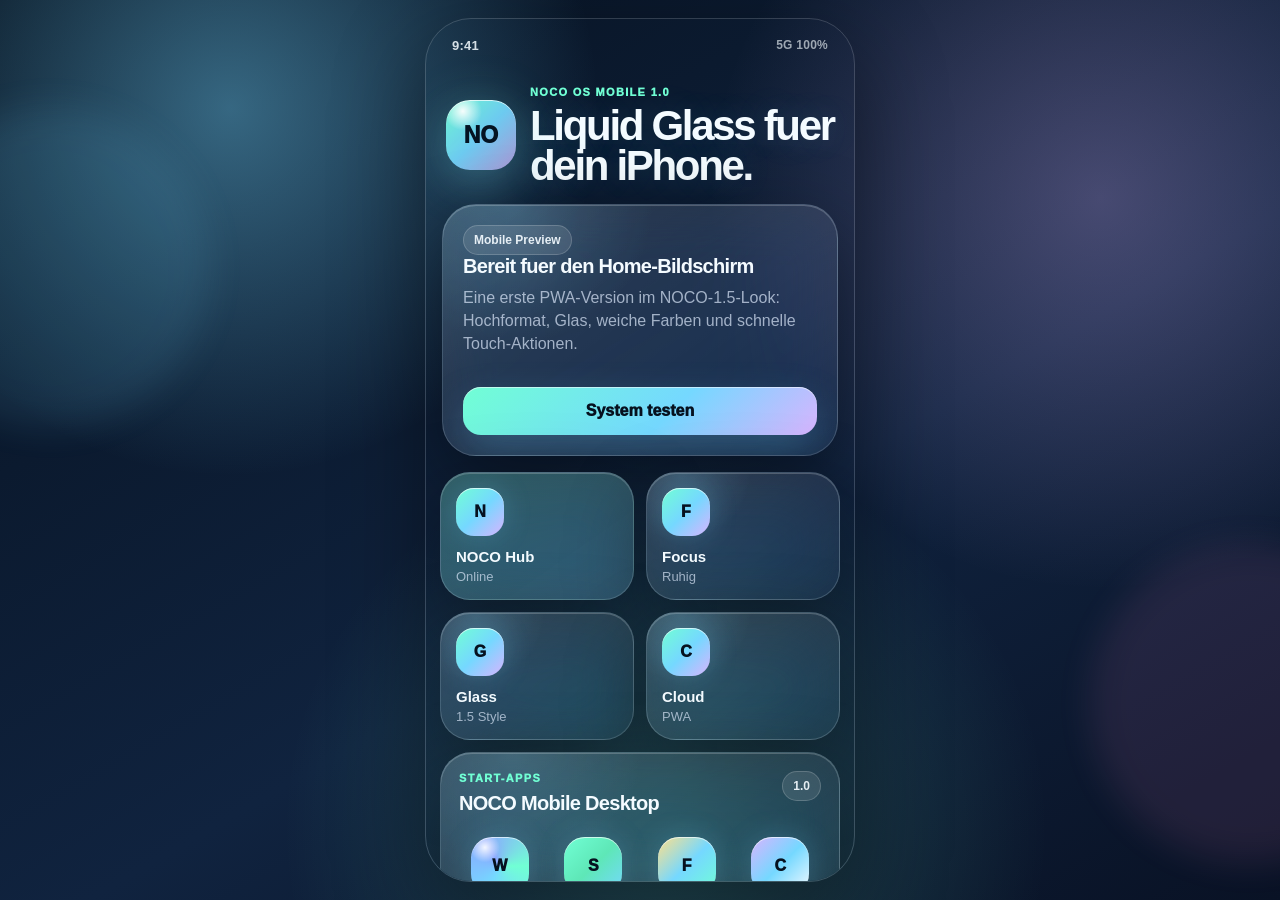
==== NOCO-OS-MOBILE-1.0/index.html @ 181de865 "Add files via upload" ====
<!doctype html>
<html lang="de">
<head>
  <meta charset="utf-8" />
  <meta name="viewport" content="width=device-width, initial-scale=1, viewport-fit=cover, user-scalable=no" />
  <meta name="theme-color" content="#06111f" />
  <meta name="apple-mobile-web-app-capable" content="yes" />
  <meta name="apple-mobile-web-app-status-bar-style" content="black-translucent" />
  <meta name="apple-mobile-web-app-title" content="NOCO Mobile" />
  <meta name="mobile-web-app-capable" content="yes" />
  <meta name="format-detection" content="telephone=no" />
  <title>NOCO OS Mobile 1.0</title>
  <link rel="manifest" href="./manifest.webmanifest" />
  <link rel="apple-touch-icon" href="./icon.svg" />
  <link rel="icon" href="./icon.svg" type="image/svg+xml" />
  <link rel="stylesheet" href="./styles.css" />
</head>
<body>
  <main class="phone" aria-label="NOCO OS Mobile">
    <section class="lock-hero">
      <div class="status-bar">
        <span>9:41</span>
        <span class="status-icons">5G 100%</span>
      </div>

      <div class="brand-row">
        <div class="noco-mark" aria-hidden="true">
          <span>NO</span>
        </div>
        <div>
          <p class="eyebrow">NOCO OS Mobile 1.0</p>
          <h1>Liquid Glass fuer dein iPhone.</h1>
        </div>
      </div>

      <div class="hero-card glass-card">
        <div>
          <span class="pill">Mobile Preview</span>
          <h2>Bereit fuer den Home-Bildschirm</h2>
          <p>Eine erste PWA-Version im NOCO-1.5-Look: Hochformat, Glas, weiche Farben und schnelle Touch-Aktionen.</p>
        </div>
        <button id="helloBtn" class="primary-action">System testen</button>
      </div>
    </section>

    <section class="control-grid" aria-label="Schnellzugriff">
      <button class="control-tile active" data-control="hub">
        <span class="tile-symbol">N</span>
        <strong>NOCO Hub</strong>
        <small>Online</small>
      </button>
      <button class="control-tile" data-control="focus">
        <span class="tile-symbol">F</span>
        <strong>Focus</strong>
        <small>Ruhig</small>
      </button>
      <button class="control-tile" data-control="glass">
        <span class="tile-symbol">G</span>
        <strong>Glass</strong>
        <small>1.5 Style</small>
      </button>
      <button class="control-tile" data-control="cloud">
        <span class="tile-symbol">C</span>
        <strong>Cloud</strong>
        <small>PWA</small>
      </button>
    </section>

    <section class="mobile-apps glass-card">
      <div class="section-title">
        <div>
          <p class="eyebrow">Start-Apps</p>
          <h2>NOCO Mobile Desktop</h2>
        </div>
        <span class="version-badge">1.0</span>
      </div>
      <div class="app-grid">
        <button class="app-icon">
          <span class="icon-orb explorer">W</span>
          <strong>Web</strong>
        </button>
        <button class="app-icon">
          <span class="icon-orb security">S</span>
          <strong>Security</strong>
        </button>
        <button class="app-icon">
          <span class="icon-orb forge">F</span>
          <strong>Forge</strong>
        </button>
        <button class="app-icon">
          <span class="icon-orb core">C</span>
          <strong>Core</strong>
        </button>
      </div>
    </section>

    <section class="note-card glass-card">
      <div class="section-title">
        <div>
          <p class="eyebrow">Schnellnotiz</p>
          <h2>Mobile Notizen</h2>
        </div>
        <button id="saveBtn" class="ghost-action">Speichern</button>
      </div>
      <label for="noteInput">Dein Text</label>
      <textarea id="noteInput" rows="5" placeholder="Hier etwas schreiben..."></textarea>
      <small id="saveState">Noch nichts gespeichert.</small>
    </section>

    <section class="feed-card glass-card">
      <div class="section-title">
        <div>
          <p class="eyebrow">System Feed</p>
          <h2>Heute in NOCO</h2>
        </div>
      </div>
      <div class="list" id="demoList"></div>
    </section>
  </main>

  <div id="toast" class="toast" aria-live="polite"></div>
  <script src="./app.js"></script>
</body>
</html>
---- NOCO-OS-MOBILE-1.0/styles.css ----
:root {
  color-scheme: dark;
  --bg-a: #06111f;
  --bg-b: #10233f;
  --glass: rgba(255, 255, 255, 0.105);
  --glass-strong: rgba(255, 255, 255, 0.155);
  --line: rgba(220, 244, 255, 0.2);
  --text: #f4fbff;
  --muted: rgba(226, 238, 255, 0.68);
  --blue: #75d8ff;
  --mint: #71ffd4;
  --violet: #d8b4fe;
  --pink: #ff8ccf;
  --shadow: 0 28px 80px rgba(0, 0, 0, 0.42);
}

* {
  box-sizing: border-box;
  -webkit-tap-highlight-color: transparent;
}

html,
body {
  margin: 0;
  min-height: 100%;
  overflow: hidden;
  font-family: "Trebuchet MS", "Segoe UI", -apple-system, BlinkMacSystemFont, sans-serif;
  background: #030814;
}

body {
  min-height: 100dvh;
  color: var(--text);
  display: grid;
  place-items: center;
  background:
    radial-gradient(circle at 18% 12%, rgba(117, 216, 255, 0.42), transparent 28%),
    radial-gradient(circle at 86% 22%, rgba(216, 180, 254, 0.28), transparent 30%),
    radial-gradient(circle at 52% 92%, rgba(113, 255, 212, 0.22), transparent 36%),
    linear-gradient(150deg, var(--bg-a), var(--bg-b) 58%, #091225);
}

body::before,
body::after {
  content: "";
  position: fixed;
  width: 320px;
  height: 320px;
  border-radius: 999px;
  pointer-events: none;
  filter: blur(18px);
  opacity: 0.22;
  animation: auraDrift 28s ease-in-out infinite;
}

body::before {
  left: -110px;
  top: 12%;
  background: rgba(117, 216, 255, 0.5);
}

body::after {
  right: -130px;
  bottom: 4%;
  background: rgba(255, 140, 207, 0.44);
  animation-delay: -12s;
}

.phone {
  position: relative;
  width: min(100vw, 430px);
  height: 100dvh;
  max-height: 932px;
  overflow: auto;
  overscroll-behavior: none;
  padding: 0 14px calc(env(safe-area-inset-bottom) + 22px);
  scrollbar-width: none;
}

.phone::-webkit-scrollbar {
  display: none;
}

.lock-hero {
  position: relative;
  min-height: 344px;
  padding: calc(env(safe-area-inset-top) + 12px) 2px 16px;
}

.status-bar {
  display: flex;
  justify-content: space-between;
  align-items: center;
  height: 28px;
  padding: 0 10px;
  color: rgba(244, 251, 255, 0.86);
  font-weight: 900;
  font-size: 13px;
  letter-spacing: 0.02em;
}

.status-icons {
  font-size: 12px;
  opacity: 0.72;
}

.brand-row {
  display: grid;
  grid-template-columns: 70px 1fr;
  gap: 14px;
  align-items: center;
  margin: 26px 4px 18px;
}

.noco-mark {
  position: relative;
  width: 70px;
  height: 70px;
  border-radius: 24px;
  display: grid;
  place-items: center;
  color: #041322;
  font-weight: 950;
  font-size: 23px;
  background:
    radial-gradient(circle at 24% 16%, rgba(255, 255, 255, 0.94), transparent 24%),
    linear-gradient(135deg, rgba(113, 255, 212, 0.96), rgba(117, 216, 255, 0.92), rgba(216, 180, 254, 0.78));
  box-shadow:
    inset 0 1px 0 rgba(255, 255, 255, 0.74),
    0 18px 44px rgba(117, 216, 255, 0.22),
    0 0 52px rgba(113, 255, 212, 0.16);
  overflow: hidden;
}

.noco-mark::after,
.glass-card::after {
  content: "";
  position: absolute;
  inset: -45%;
  background: linear-gradient(115deg, transparent 28%, rgba(255, 255, 255, 0.34) 48%, transparent 66%);
  transform: translateX(-110%) rotate(12deg);
  animation: glassSweep 7s ease-in-out infinite;
  pointer-events: none;
}

.eyebrow {
  margin: 0 0 5px;
  color: var(--mint);
  text-transform: uppercase;
  letter-spacing: 0.12em;
  font-size: 11px;
  font-weight: 950;
}

h1,
h2,
p {
  margin-top: 0;
}

h1 {
  margin-bottom: 0;
  font-size: clamp(29px, 9vw, 42px);
  line-height: 0.95;
  letter-spacing: -0.055em;
  text-shadow: 0 0 34px rgba(117, 216, 255, 0.18);
}

h2 {
  margin-bottom: 8px;
  font-size: 20px;
  letter-spacing: -0.035em;
}

p {
  color: var(--muted);
  line-height: 1.45;
}

.glass-card,
.control-tile,
.toast {
  position: relative;
  border: 1px solid var(--line);
  background:
    linear-gradient(145deg, var(--glass-strong), rgba(255, 255, 255, 0.045)),
    radial-gradient(circle at 18% 0%, rgba(117, 216, 255, 0.18), transparent 34%);
  box-shadow: var(--shadow), inset 0 1px 0 rgba(255, 255, 255, 0.2);
  backdrop-filter: blur(28px) saturate(1.32);
  -webkit-backdrop-filter: blur(28px) saturate(1.32);
  overflow: hidden;
}

.hero-card {
  display: grid;
  gap: 16px;
  border-radius: 34px;
  padding: 20px;
}

.pill,
.version-badge {
  display: inline-flex;
  width: fit-content;
  align-items: center;
  border-radius: 999px;
  border: 1px solid rgba(255, 255, 255, 0.18);
  background: rgba(255, 255, 255, 0.105);
  color: rgba(244, 251, 255, 0.92);
  padding: 7px 10px;
  font-size: 12px;
  font-weight: 900;
}

button,
textarea {
  font: inherit;
}

button {
  border: 0;
  color: inherit;
  cursor: pointer;
}

.primary-action,
.ghost-action {
  min-height: 48px;
  border-radius: 18px;
  font-weight: 950;
}

.primary-action {
  color: #06111f;
  background: linear-gradient(135deg, var(--mint), var(--blue) 58%, var(--violet));
  box-shadow: 0 18px 42px rgba(117, 216, 255, 0.26), inset 0 1px 0 rgba(255, 255, 255, 0.55);
}

.ghost-action {
  padding: 0 14px;
  border: 1px solid rgba(255, 255, 255, 0.18);
  background: rgba(255, 255, 255, 0.105);
}

.control-grid {
  display: grid;
  grid-template-columns: repeat(2, 1fr);
  gap: 12px;
  margin: 0 0 12px;
}

.control-tile {
  min-height: 124px;
  border-radius: 30px;
  padding: 15px;
  text-align: left;
}

.control-tile.active {
  background:
    linear-gradient(145deg, rgba(113, 255, 212, 0.24), rgba(117, 216, 255, 0.14)),
    rgba(255, 255, 255, 0.08);
}

.tile-symbol,
.icon-orb {
  display: grid;
  place-items: center;
  width: 48px;
  height: 48px;
  border-radius: 18px;
  margin-bottom: 12px;
  color: #06111f;
  font-weight: 950;
  background: linear-gradient(135deg, var(--mint), var(--blue), var(--violet));
  box-shadow: 0 0 28px rgba(117, 216, 255, 0.22), inset 0 1px 0 rgba(255, 255, 255, 0.65);
}

.control-tile strong,
.app-icon strong {
  display: block;
  font-size: 15px;
}

.control-tile small {
  display: block;
  margin-top: 4px;
  color: var(--muted);
}

.mobile-apps,
.note-card,
.feed-card {
  border-radius: 32px;
  padding: 18px;
  margin-bottom: 12px;
}

.section-title {
  display: flex;
  justify-content: space-between;
  align-items: start;
  gap: 12px;
  margin-bottom: 14px;
}

.app-grid {
  display: grid;
  grid-template-columns: repeat(4, 1fr);
  gap: 12px;
}

.app-icon {
  min-width: 0;
  padding: 0;
  background: transparent;
  text-align: center;
}

.app-icon .icon-orb {
  width: 58px;
  height: 58px;
  margin: 0 auto 8px;
  border-radius: 21px;
}

.icon-orb.explorer {
  background:
    radial-gradient(circle at 24% 18%, rgba(255, 255, 255, 0.9), transparent 23%),
    conic-gradient(from 210deg, #75d8ff, #8ba7ff, #71ffd4, #75d8ff);
}

.icon-orb.security {
  background: linear-gradient(135deg, #71ffd4, #5ee7b7, #75d8ff);
}

.icon-orb.forge {
  background: linear-gradient(135deg, #ffe08a, #75d8ff, #71ffd4);
}

.icon-orb.core {
  background: linear-gradient(135deg, #d8b4fe, #75d8ff, #f8fbff);
}

label,
small {
  display: block;
  color: var(--muted);
  font-size: 13px;
}

label {
  margin-bottom: 7px;
  font-weight: 800;
}

textarea {
  width: 100%;
  min-height: 118px;
  resize: none;
  border-radius: 24px;
  border: 1px solid rgba(255, 255, 255, 0.16);
  outline: none;
  color: var(--text);
  background: rgba(3, 9, 20, 0.38);
  padding: 14px;
  box-shadow: inset 0 1px 0 rgba(255, 255, 255, 0.08);
}

textarea:focus {
  border-color: rgba(113, 255, 212, 0.45);
  box-shadow: 0 0 0 4px rgba(113, 255, 212, 0.09), inset 0 1px 0 rgba(255, 255, 255, 0.1);
}

.list {
  display: grid;
  gap: 10px;
}

.list-item {
  display: grid;
  gap: 3px;
  border-radius: 20px;
  border: 1px solid rgba(255, 255, 255, 0.14);
  background: rgba(255, 255, 255, 0.075);
  padding: 12px;
}

.list-item strong {
  font-size: 14px;
}

.list-item span {
  color: var(--muted);
  font-size: 12px;
}

.toast {
  position: fixed;
  left: 50%;
  bottom: calc(env(safe-area-inset-bottom) + 18px);
  z-index: 20;
  width: min(86vw, 340px);
  border-radius: 22px;
  color: var(--text);
  padding: 13px 15px;
  text-align: center;
  transform: translateX(-50%) translateY(28px) scale(0.96);
  opacity: 0;
  pointer-events: none;
  transition: opacity 0.18s ease, transform 0.18s ease;
}

.toast.show {
  opacity: 1;
  transform: translateX(-50%) translateY(0) scale(1);
}

@keyframes glassSweep {
  0%, 52% { transform: translateX(-115%) rotate(12deg); opacity: 0.08; }
  72% { opacity: 0.56; }
  100% { transform: translateX(115%) rotate(12deg); opacity: 0.04; }
}

@keyframes auraDrift {
  0%, 100% { transform: translate3d(0, 0, 0) scale(1); }
  50% { transform: translate3d(18px, -24px, 0) scale(1.08); }
}

@media (min-width: 520px) {
  .phone {
    margin: 18px 0;
    height: min(100dvh - 36px, 932px);
    border-radius: 46px;
    border: 1px solid rgba(255, 255, 255, 0.16);
    box-shadow: 0 30px 90px rgba(0, 0, 0, 0.42);
  }
}

@media (prefers-reduced-motion: reduce) {
  *,
  *::before,
  *::after {
    animation: none !important;
    transition: none !important;
  }
}
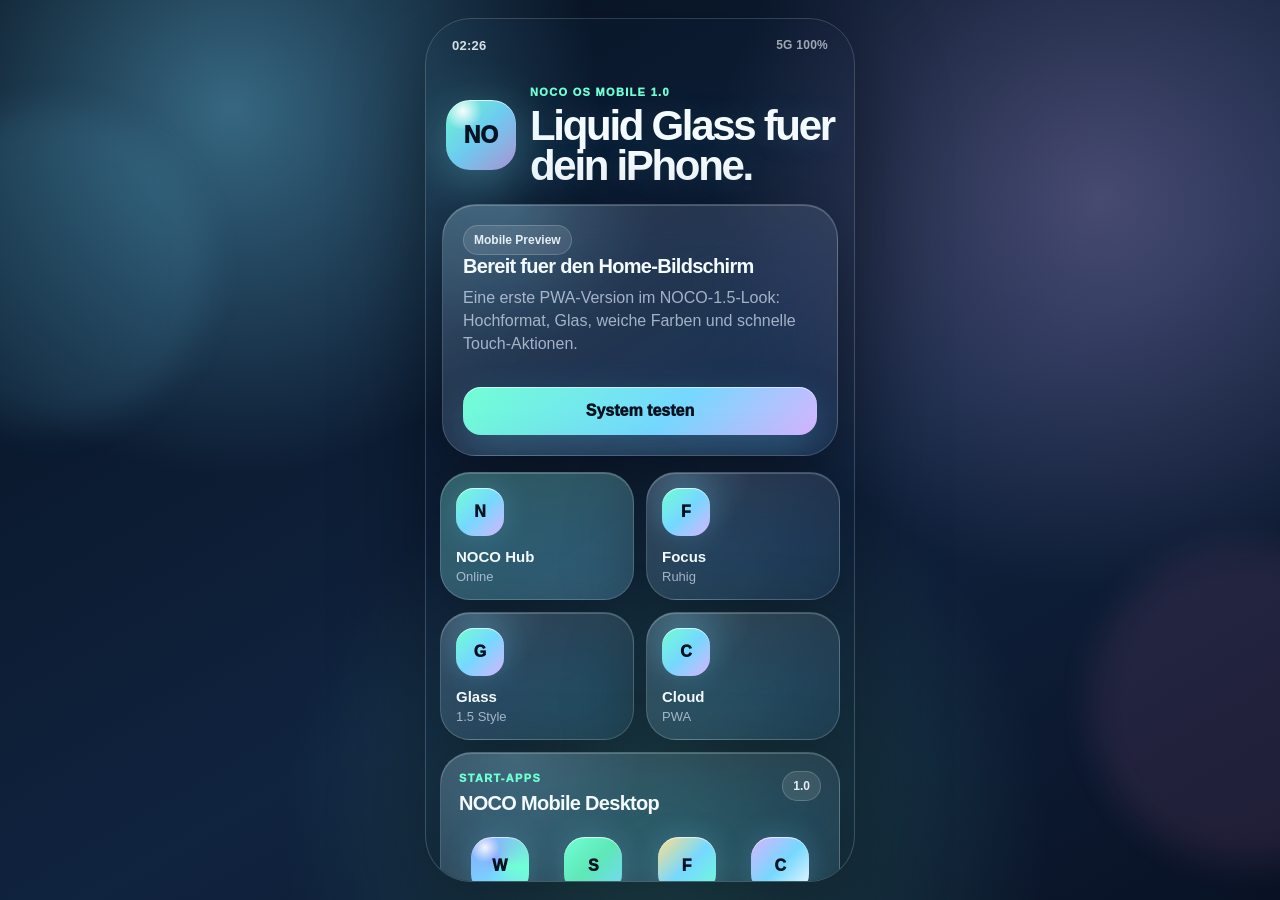
==== commit 6bb22f15: "Add files via upload" ====
--- a/NOCO-OS-MOBILE-1.0/index.html
+++ b/NOCO-OS-MOBILE-1.0/index.html
@@ -19,7 +19,7 @@
   <main class="phone" aria-label="NOCO OS Mobile">
     <section class="lock-hero">
       <div class="status-bar">
-        <span>9:41</span>
+        <span id="currentTime">--:--</span>
         <span class="status-icons">5G 100%</span>
       </div>
 
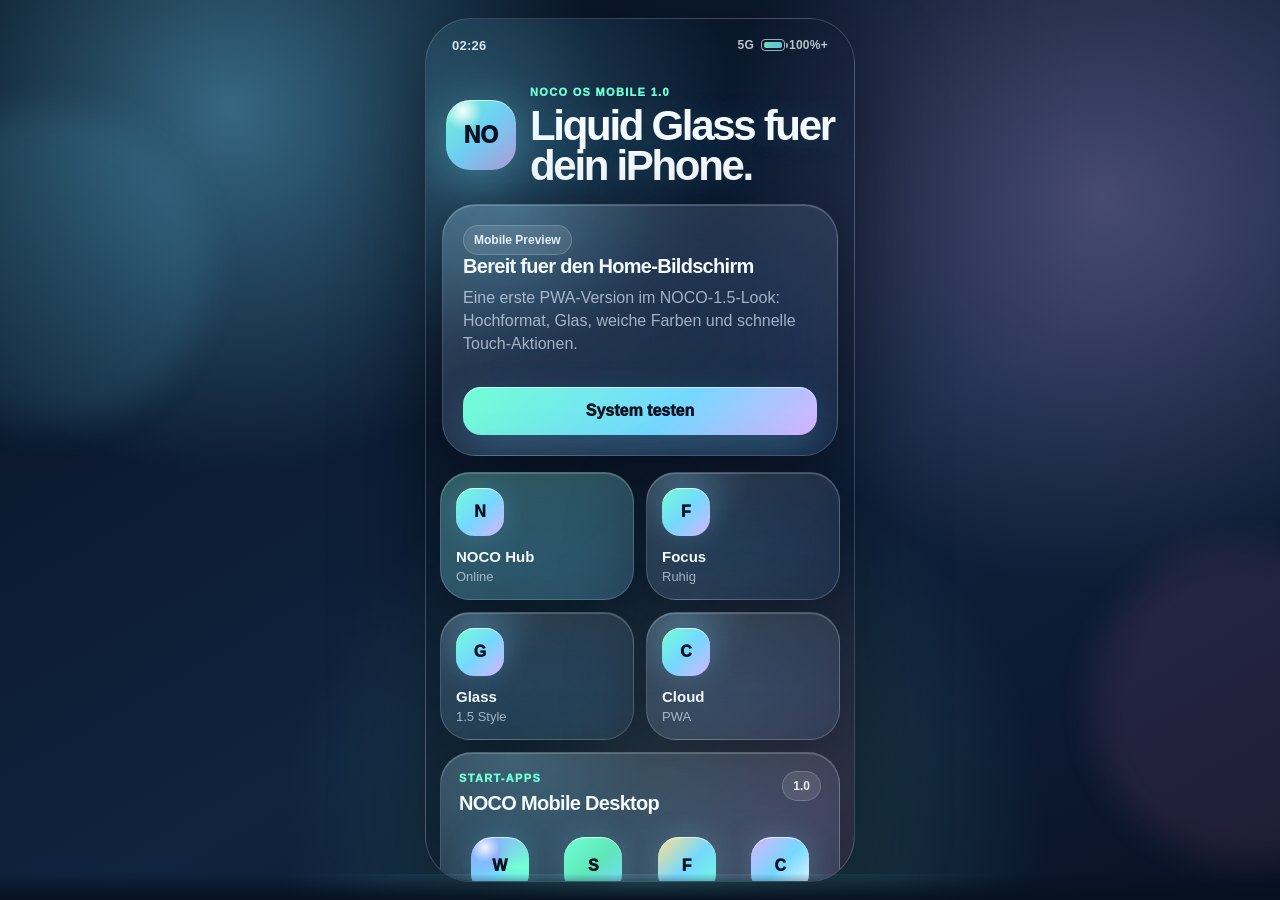
==== commit 163c0cde: "Add files via upload" ====
--- a/NOCO-OS-MOBILE-1.0/index.html
+++ b/NOCO-OS-MOBILE-1.0/index.html
@@ -20,7 +20,13 @@
     <section class="lock-hero">
       <div class="status-bar">
         <span id="currentTime">--:--</span>
-        <span class="status-icons">5G 100%</span>
+        <span class="status-icons">
+          <span id="networkStatus">5G</span>
+          <span class="battery-pill" aria-label="Akku">
+            <span class="battery-shell"><span id="batteryFill"></span></span>
+            <span id="batteryStatus">--%</span>
+          </span>
+        </span>
       </div>
 
       <div class="brand-row">
--- a/NOCO-OS-MOBILE-1.0/styles.css
+++ b/NOCO-OS-MOBILE-1.0/styles.css
@@ -22,13 +22,17 @@
 html,
 body {
   margin: 0;
+  width: 100%;
   min-height: 100%;
+  height: 100%;
   overflow: hidden;
   font-family: "Trebuchet MS", "Segoe UI", -apple-system, BlinkMacSystemFont, sans-serif;
   background: #030814;
 }
 
 body {
+  min-height: 100vh;
+  min-height: 100svh;
   min-height: 100dvh;
   color: var(--text);
   display: grid;
@@ -38,6 +42,7 @@
     radial-gradient(circle at 86% 22%, rgba(216, 180, 254, 0.28), transparent 30%),
     radial-gradient(circle at 52% 92%, rgba(113, 255, 212, 0.22), transparent 36%),
     linear-gradient(150deg, var(--bg-a), var(--bg-b) 58%, #091225);
+  background-color: #06111f;
 }
 
 body::before,
@@ -69,12 +74,32 @@
 .phone {
   position: relative;
   width: min(100vw, 430px);
+  height: 100vh;
+  height: 100svh;
   height: 100dvh;
   max-height: 932px;
   overflow: auto;
   overscroll-behavior: none;
-  padding: 0 14px calc(env(safe-area-inset-bottom) + 22px);
+  padding: 0 14px max(28px, calc(env(safe-area-inset-bottom) + 22px));
   scrollbar-width: none;
+  background:
+    radial-gradient(circle at 18% 12%, rgba(117, 216, 255, 0.22), transparent 28%),
+    radial-gradient(circle at 86% 92%, rgba(255, 140, 207, 0.16), transparent 34%),
+    linear-gradient(150deg, rgba(6, 17, 31, 0.16), rgba(9, 18, 37, 0.28));
+}
+
+.phone::after {
+  content: "";
+  position: fixed;
+  left: 0;
+  right: 0;
+  bottom: 0;
+  height: max(26px, env(safe-area-inset-bottom));
+  z-index: 1;
+  pointer-events: none;
+  background:
+    linear-gradient(180deg, rgba(6, 17, 31, 0), rgba(6, 17, 31, 0.96)),
+    radial-gradient(circle at 50% 100%, rgba(117, 216, 255, 0.18), transparent 56%);
 }
 
 .phone::-webkit-scrollbar {
@@ -100,8 +125,47 @@
 }
 
 .status-icons {
+  display: inline-flex;
+  align-items: center;
+  gap: 7px;
   font-size: 12px;
-  opacity: 0.72;
+  opacity: 0.86;
+}
+
+.battery-pill {
+  display: inline-flex;
+  align-items: center;
+  gap: 4px;
+}
+
+.battery-shell {
+  position: relative;
+  display: inline-flex;
+  width: 24px;
+  height: 12px;
+  padding: 2px;
+  border: 1px solid rgba(244, 251, 255, 0.75);
+  border-radius: 4px;
+}
+
+.battery-shell::after {
+  content: "";
+  position: absolute;
+  right: -4px;
+  top: 3px;
+  width: 2px;
+  height: 5px;
+  border-radius: 0 2px 2px 0;
+  background: rgba(244, 251, 255, 0.75);
+}
+
+#batteryFill {
+  display: block;
+  width: 72%;
+  height: 100%;
+  border-radius: 2px;
+  background: linear-gradient(90deg, var(--mint), var(--blue));
+  transition: width 0.3s ease, background 0.3s ease;
 }
 
 .brand-row {
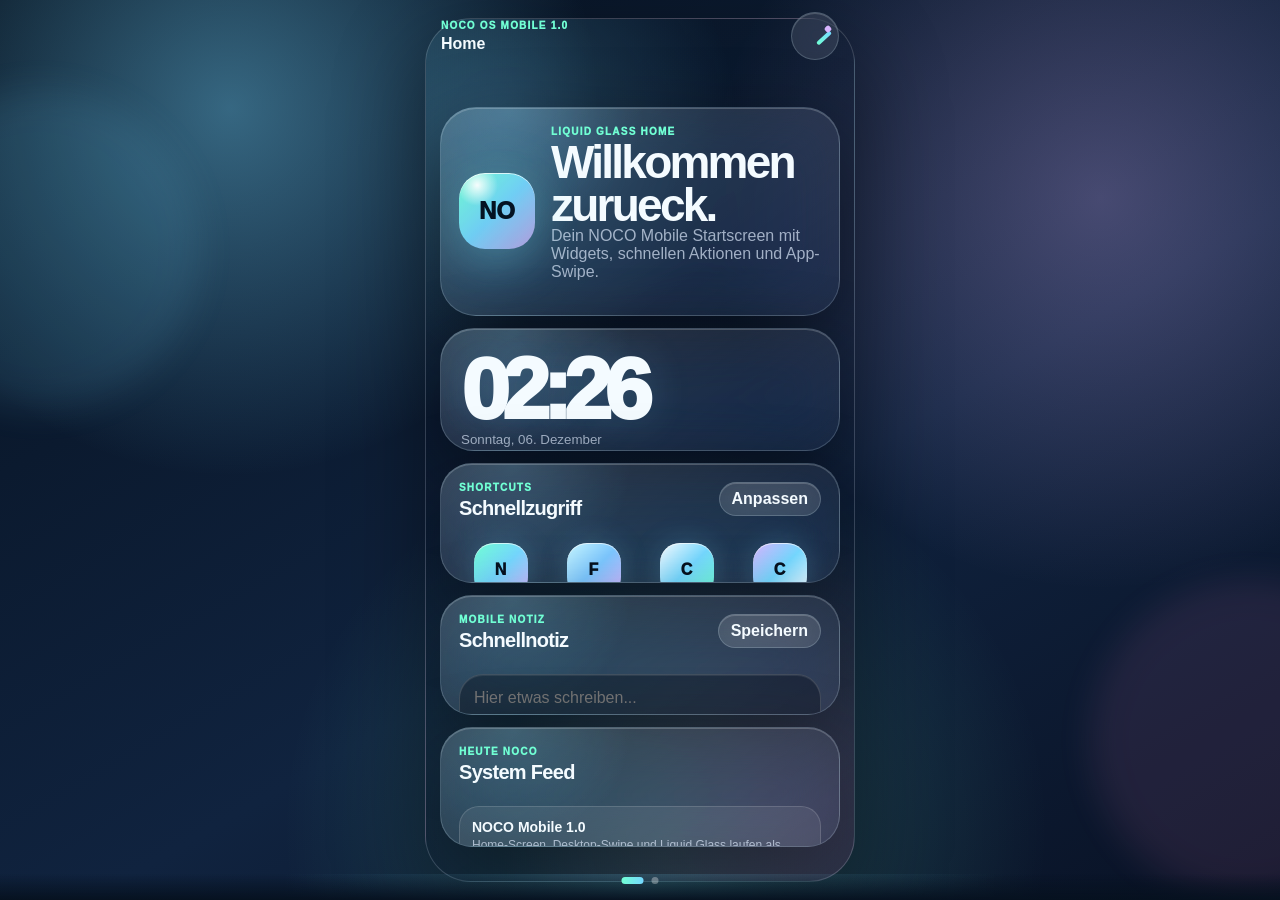
==== commit 23d36ce7: "Add files via upload" ====
--- a/NOCO-OS-MOBILE-1.0/index.html
+++ b/NOCO-OS-MOBILE-1.0/index.html
@@ -17,112 +17,114 @@
 </head>
 <body>
   <main class="phone" aria-label="NOCO OS Mobile">
-    <section class="lock-hero">
-      <div class="status-bar">
-        <span id="currentTime">--:--</span>
-        <span class="status-icons">
-          <span id="networkStatus">5G</span>
-          <span class="battery-pill" aria-label="Akku">
-            <span class="battery-shell"><span id="batteryFill"></span></span>
-            <span id="batteryStatus">--%</span>
-          </span>
-        </span>
+    <header class="mobile-topbar">
+      <div>
+        <p class="eyebrow">NOCO OS Mobile 1.0</p>
+        <strong id="screenTitle">Home</strong>
       </div>
+      <button id="editBtn" class="edit-button" aria-label="Home-Screen anpassen">Stift</button>
+    </header>
 
-      <div class="brand-row">
-        <div class="noco-mark" aria-hidden="true">
-          <span>NO</span>
+    <section class="screen-track" id="screenTrack">
+      <section class="screen home-screen" aria-label="Home Screen">
+        <div class="hero-widget widget-card draggable-widget" data-widget-id="hero">
+          <div class="noco-mark" aria-hidden="true"><span>NO</span></div>
+          <div>
+            <p class="eyebrow">Liquid Glass Home</p>
+            <h1>Willkommen zurueck.</h1>
+            <p>Dein NOCO Mobile Startscreen mit Widgets, schnellen Aktionen und App-Swipe.</p>
+          </div>
         </div>
-        <div>
-          <p class="eyebrow">NOCO OS Mobile 1.0</p>
-          <h1>Liquid Glass fuer dein iPhone.</h1>
+
+        <div class="clock-widget widget-card draggable-widget" data-widget-id="clock">
+          <span id="largeClock">--:--</span>
+          <small id="largeDate">NOCO Zeit</small>
         </div>
-      </div>
 
-      <div class="hero-card glass-card">
-        <div>
-          <span class="pill">Mobile Preview</span>
-          <h2>Bereit fuer den Home-Bildschirm</h2>
-          <p>Eine erste PWA-Version im NOCO-1.5-Look: Hochformat, Glas, weiche Farben und schnelle Touch-Aktionen.</p>
+        <div class="shortcut-widget widget-card draggable-widget" data-widget-id="shortcuts">
+          <div class="section-title">
+            <div>
+              <p class="eyebrow">Shortcuts</p>
+              <h2>Schnellzugriff</h2>
+            </div>
+            <button class="mini-action" data-open-panel="shortcuts">Anpassen</button>
+          </div>
+          <div class="shortcut-grid" id="shortcutGrid"></div>
         </div>
-        <button id="helloBtn" class="primary-action">System testen</button>
-      </div>
+
+        <div class="note-widget widget-card draggable-widget" data-widget-id="notes">
+          <div class="section-title">
+            <div>
+              <p class="eyebrow">Mobile Notiz</p>
+              <h2>Schnellnotiz</h2>
+            </div>
+            <button id="saveBtn" class="mini-action">Speichern</button>
+          </div>
+          <textarea id="noteInput" rows="4" placeholder="Hier etwas schreiben..."></textarea>
+          <small id="saveState">Noch nichts gespeichert.</small>
+        </div>
+
+        <div class="feed-widget widget-card draggable-widget" data-widget-id="feed">
+          <div class="section-title">
+            <div>
+              <p class="eyebrow">Heute NOCO</p>
+              <h2>System Feed</h2>
+            </div>
+          </div>
+          <div class="list" id="demoList"></div>
+        </div>
+      </section>
+
+      <section class="screen desktop-screen" aria-label="App Desktop">
+        <div class="desktop-head">
+          <div>
+            <p class="eyebrow">Desktop</p>
+            <h1>Apps</h1>
+          </div>
+          <span class="page-pill">Swipe zurueck</span>
+        </div>
+        <div class="app-grid" id="appGrid">
+          <button class="app-icon" data-app="settings">
+            <span class="icon-orb core">C</span>
+            <strong>Einstellungen</strong>
+          </button>
+          <button class="app-icon" data-app="web">
+            <span class="icon-orb explorer">W</span>
+            <strong>Web</strong>
+          </button>
+          <button class="app-icon" data-app="security">
+            <span class="icon-orb security">S</span>
+            <strong>Security</strong>
+          </button>
+          <button class="app-icon" data-app="forge">
+            <span class="icon-orb forge">F</span>
+            <strong>Forge</strong>
+          </button>
+        </div>
+      </section>
     </section>
 
-    <section class="control-grid" aria-label="Schnellzugriff">
-      <button class="control-tile active" data-control="hub">
-        <span class="tile-symbol">N</span>
-        <strong>NOCO Hub</strong>
-        <small>Online</small>
-      </button>
-      <button class="control-tile" data-control="focus">
-        <span class="tile-symbol">F</span>
-        <strong>Focus</strong>
-        <small>Ruhig</small>
-      </button>
-      <button class="control-tile" data-control="glass">
-        <span class="tile-symbol">G</span>
-        <strong>Glass</strong>
-        <small>1.5 Style</small>
-      </button>
-      <button class="control-tile" data-control="cloud">
-        <span class="tile-symbol">C</span>
-        <strong>Cloud</strong>
-        <small>PWA</small>
-      </button>
-    </section>
+    <nav class="page-dots" aria-label="Seiten">
+      <button class="dot active" data-page="0" aria-label="Home"></button>
+      <button class="dot" data-page="1" aria-label="Desktop"></button>
+    </nav>
+  </main>
 
-    <section class="mobile-apps glass-card">
-      <div class="section-title">
-        <div>
-          <p class="eyebrow">Start-Apps</p>
-          <h2>NOCO Mobile Desktop</h2>
-        </div>
-        <span class="version-badge">1.0</span>
-      </div>
-      <div class="app-grid">
-        <button class="app-icon">
-          <span class="icon-orb explorer">W</span>
-          <strong>Web</strong>
-        </button>
-        <button class="app-icon">
-          <span class="icon-orb security">S</span>
-          <strong>Security</strong>
-        </button>
-        <button class="app-icon">
-          <span class="icon-orb forge">F</span>
-          <strong>Forge</strong>
-        </button>
-        <button class="app-icon">
-          <span class="icon-orb core">C</span>
-          <strong>Core</strong>
-        </button>
-      </div>
-    </section>
+  <section id="appSheet" class="app-sheet hidden" aria-live="polite">
+    <div class="sheet-card">
+      <button id="closeSheet" class="sheet-close" aria-label="Schliessen">x</button>
+      <div id="sheetContent"></div>
+    </div>
+  </section>
 
-    <section class="note-card glass-card">
-      <div class="section-title">
-        <div>
-          <p class="eyebrow">Schnellnotiz</p>
-          <h2>Mobile Notizen</h2>
-        </div>
-        <button id="saveBtn" class="ghost-action">Speichern</button>
-      </div>
-      <label for="noteInput">Dein Text</label>
-      <textarea id="noteInput" rows="5" placeholder="Hier etwas schreiben..."></textarea>
-      <small id="saveState">Noch nichts gespeichert.</small>
-    </section>
-
-    <section class="feed-card glass-card">
-      <div class="section-title">
-        <div>
-          <p class="eyebrow">System Feed</p>
-          <h2>Heute in NOCO</h2>
-        </div>
-      </div>
-      <div class="list" id="demoList"></div>
-    </section>
-  </main>
+  <section id="shortcutPanel" class="app-sheet hidden" aria-live="polite">
+    <div class="sheet-card">
+      <button class="sheet-close" data-close-panel aria-label="Schliessen">x</button>
+      <h2>Shortcuts anpassen</h2>
+      <p class="muted">Waehle vier schnelle Aktionen fuer deinen Home-Screen.</p>
+      <div class="shortcut-editor" id="shortcutEditor"></div>
+    </div>
+  </section>
 
   <div id="toast" class="toast" aria-live="polite"></div>
   <script src="./app.js"></script>
--- a/NOCO-OS-MOBILE-1.0/styles.css
+++ b/NOCO-OS-MOBILE-1.0/styles.css
@@ -23,11 +23,10 @@
 body {
   margin: 0;
   width: 100%;
-  min-height: 100%;
   height: 100%;
   overflow: hidden;
   font-family: "Trebuchet MS", "Segoe UI", -apple-system, BlinkMacSystemFont, sans-serif;
-  background: #030814;
+  background: #06111f;
 }
 
 body {
@@ -35,14 +34,11 @@
   min-height: 100svh;
   min-height: 100dvh;
   color: var(--text);
-  display: grid;
-  place-items: center;
   background:
     radial-gradient(circle at 18% 12%, rgba(117, 216, 255, 0.42), transparent 28%),
     radial-gradient(circle at 86% 22%, rgba(216, 180, 254, 0.28), transparent 30%),
     radial-gradient(circle at 52% 92%, rgba(113, 255, 212, 0.22), transparent 36%),
     linear-gradient(150deg, var(--bg-a), var(--bg-b) 58%, #091225);
-  background-color: #06111f;
 }
 
 body::before,
@@ -55,33 +51,31 @@
   pointer-events: none;
   filter: blur(18px);
   opacity: 0.22;
-  animation: auraDrift 28s ease-in-out infinite;
+  animation: auraDrift 30s ease-in-out infinite;
 }
 
 body::before {
-  left: -110px;
-  top: 12%;
+  left: -120px;
+  top: 10%;
   background: rgba(117, 216, 255, 0.5);
 }
 
 body::after {
   right: -130px;
-  bottom: 4%;
-  background: rgba(255, 140, 207, 0.44);
+  bottom: 0;
+  background: rgba(255, 140, 207, 0.42);
   animation-delay: -12s;
 }
 
 .phone {
   position: relative;
+  z-index: 1;
   width: min(100vw, 430px);
   height: 100vh;
   height: 100svh;
   height: 100dvh;
-  max-height: 932px;
-  overflow: auto;
-  overscroll-behavior: none;
-  padding: 0 14px max(28px, calc(env(safe-area-inset-bottom) + 22px));
-  scrollbar-width: none;
+  margin: 0 auto;
+  overflow: hidden;
   background:
     radial-gradient(circle at 18% 12%, rgba(117, 216, 255, 0.22), transparent 28%),
     radial-gradient(circle at 86% 92%, rgba(255, 140, 207, 0.16), transparent 34%),
@@ -95,125 +89,85 @@
   right: 0;
   bottom: 0;
   height: max(26px, env(safe-area-inset-bottom));
-  z-index: 1;
+  z-index: 3;
   pointer-events: none;
   background:
     linear-gradient(180deg, rgba(6, 17, 31, 0), rgba(6, 17, 31, 0.96)),
     radial-gradient(circle at 50% 100%, rgba(117, 216, 255, 0.18), transparent 56%);
 }
 
-.phone::-webkit-scrollbar {
-  display: none;
-}
-
-.lock-hero {
+.mobile-topbar {
+  position: fixed;
+  top: 0;
+  left: 50%;
+  z-index: 10;
+  width: min(100vw, 430px);
+  display: flex;
+  align-items: center;
+  justify-content: space-between;
+  gap: 12px;
+  padding: calc(env(safe-area-inset-top) + 12px) 16px 10px;
+  transform: translateX(-50%);
+  pointer-events: none;
+}
+
+.mobile-topbar > * {
+  pointer-events: auto;
+}
+
+.edit-button,
+.mini-action,
+.sheet-close,
+.page-pill {
+  border: 1px solid var(--line);
+  border-radius: 999px;
+  color: var(--text);
+  background: rgba(255, 255, 255, 0.105);
+  box-shadow: inset 0 1px 0 rgba(255, 255, 255, 0.18);
+  backdrop-filter: blur(18px) saturate(1.2);
+  -webkit-backdrop-filter: blur(18px) saturate(1.2);
+}
+
+.edit-button {
+  width: 48px;
+  height: 48px;
+  font-size: 0;
   position: relative;
-  min-height: 344px;
-  padding: calc(env(safe-area-inset-top) + 12px) 2px 16px;
-}
-
-.status-bar {
-  display: flex;
-  justify-content: space-between;
-  align-items: center;
-  height: 28px;
-  padding: 0 10px;
-  color: rgba(244, 251, 255, 0.86);
-  font-weight: 900;
-  font-size: 13px;
-  letter-spacing: 0.02em;
-}
-
-.status-icons {
-  display: inline-flex;
-  align-items: center;
-  gap: 7px;
-  font-size: 12px;
-  opacity: 0.86;
-}
-
-.battery-pill {
-  display: inline-flex;
-  align-items: center;
-  gap: 4px;
-}
-
-.battery-shell {
-  position: relative;
-  display: inline-flex;
-  width: 24px;
-  height: 12px;
-  padding: 2px;
-  border: 1px solid rgba(244, 251, 255, 0.75);
-  border-radius: 4px;
-}
-
-.battery-shell::after {
+}
+
+.edit-button::before {
   content: "";
   position: absolute;
-  right: -4px;
-  top: 3px;
-  width: 2px;
-  height: 5px;
-  border-radius: 0 2px 2px 0;
-  background: rgba(244, 251, 255, 0.75);
-}
-
-#batteryFill {
-  display: block;
-  width: 72%;
-  height: 100%;
-  border-radius: 2px;
+  width: 18px;
+  height: 4px;
+  border-radius: 999px;
   background: linear-gradient(90deg, var(--mint), var(--blue));
-  transition: width 0.3s ease, background 0.3s ease;
-}
-
-.brand-row {
-  display: grid;
-  grid-template-columns: 70px 1fr;
-  gap: 14px;
-  align-items: center;
-  margin: 26px 4px 18px;
-}
-
-.noco-mark {
-  position: relative;
-  width: 70px;
-  height: 70px;
-  border-radius: 24px;
-  display: grid;
-  place-items: center;
-  color: #041322;
-  font-weight: 950;
-  font-size: 23px;
-  background:
-    radial-gradient(circle at 24% 16%, rgba(255, 255, 255, 0.94), transparent 24%),
-    linear-gradient(135deg, rgba(113, 255, 212, 0.96), rgba(117, 216, 255, 0.92), rgba(216, 180, 254, 0.78));
-  box-shadow:
-    inset 0 1px 0 rgba(255, 255, 255, 0.74),
-    0 18px 44px rgba(117, 216, 255, 0.22),
-    0 0 52px rgba(113, 255, 212, 0.16);
-  overflow: hidden;
-}
-
-.noco-mark::after,
-.glass-card::after {
+  transform: rotate(-42deg);
+}
+
+.edit-button::after {
   content: "";
   position: absolute;
-  inset: -45%;
-  background: linear-gradient(115deg, transparent 28%, rgba(255, 255, 255, 0.34) 48%, transparent 66%);
-  transform: translateX(-110%) rotate(12deg);
-  animation: glassSweep 7s ease-in-out infinite;
-  pointer-events: none;
+  width: 6px;
+  height: 6px;
+  border-radius: 2px;
+  background: var(--violet);
+  transform: translate(10px, -10px) rotate(-42deg);
 }
 
 .eyebrow {
-  margin: 0 0 5px;
+  margin: 0 0 4px;
   color: var(--mint);
   text-transform: uppercase;
   letter-spacing: 0.12em;
-  font-size: 11px;
+  font-size: 10px;
   font-weight: 950;
+}
+
+.muted,
+small,
+p {
+  color: var(--muted);
 }
 
 h1,
@@ -224,25 +178,60 @@
 
 h1 {
   margin-bottom: 0;
-  font-size: clamp(29px, 9vw, 42px);
-  line-height: 0.95;
-  letter-spacing: -0.055em;
-  text-shadow: 0 0 34px rgba(117, 216, 255, 0.18);
+  font-size: clamp(32px, 10vw, 46px);
+  line-height: 0.93;
+  letter-spacing: -0.06em;
 }
 
 h2 {
-  margin-bottom: 8px;
+  margin: 0 0 8px;
   font-size: 20px;
   letter-spacing: -0.035em;
 }
 
-p {
-  color: var(--muted);
-  line-height: 1.45;
-}
-
+button,
+textarea,
+select {
+  font: inherit;
+}
+
+button {
+  border: 0;
+  cursor: pointer;
+}
+
+.screen-track {
+  height: 100%;
+  display: flex;
+  transform: translate3d(calc(var(--page, 0) * -100%), 0, 0);
+  transition: transform 0.48s cubic-bezier(0.18, 0.92, 0.18, 1);
+  will-change: transform;
+}
+
+.screen {
+  width: 100%;
+  min-width: 100%;
+  height: 100%;
+  overflow: auto;
+  scrollbar-width: none;
+  padding: calc(env(safe-area-inset-top) + 88px) 14px max(34px, calc(env(safe-area-inset-bottom) + 28px));
+}
+
+.screen::-webkit-scrollbar {
+  display: none;
+}
+
+.home-screen,
+.desktop-screen {
+  display: grid;
+  align-content: start;
+  gap: 12px;
+}
+
+.widget-card,
 .glass-card,
 .control-tile,
+.app-sheet .sheet-card,
 .toast {
   position: relative;
   border: 1px solid var(--line);
@@ -255,109 +244,66 @@
   overflow: hidden;
 }
 
-.hero-card {
-  display: grid;
+.widget-card::after,
+.noco-mark::after {
+  content: "";
+  position: absolute;
+  inset: -45%;
+  background: linear-gradient(115deg, transparent 28%, rgba(255, 255, 255, 0.3) 48%, transparent 66%);
+  transform: translateX(-110%) rotate(12deg);
+  animation: glassSweep 7s ease-in-out infinite;
+  pointer-events: none;
+}
+
+.hero-widget {
+  min-height: 178px;
+  display: grid;
+  grid-template-columns: 76px 1fr;
   gap: 16px;
+  align-items: center;
+  border-radius: 36px;
+  padding: 18px;
+}
+
+.noco-mark {
+  position: relative;
+  width: 76px;
+  height: 76px;
+  border-radius: 26px;
+  display: grid;
+  place-items: center;
+  color: #041322;
+  font-weight: 950;
+  font-size: 24px;
+  background:
+    radial-gradient(circle at 24% 16%, rgba(255, 255, 255, 0.94), transparent 24%),
+    linear-gradient(135deg, rgba(113, 255, 212, 0.96), rgba(117, 216, 255, 0.92), rgba(216, 180, 254, 0.78));
+  box-shadow:
+    inset 0 1px 0 rgba(255, 255, 255, 0.74),
+    0 18px 44px rgba(117, 216, 255, 0.22),
+    0 0 52px rgba(113, 255, 212, 0.16);
+  overflow: hidden;
+}
+
+.clock-widget {
   border-radius: 34px;
   padding: 20px;
 }
 
-.pill,
-.version-badge {
-  display: inline-flex;
-  width: fit-content;
-  align-items: center;
-  border-radius: 999px;
-  border: 1px solid rgba(255, 255, 255, 0.18);
-  background: rgba(255, 255, 255, 0.105);
-  color: rgba(244, 251, 255, 0.92);
-  padding: 7px 10px;
-  font-size: 12px;
-  font-weight: 900;
-}
-
-button,
-textarea {
-  font: inherit;
-}
-
-button {
-  border: 0;
-  color: inherit;
-  cursor: pointer;
-}
-
-.primary-action,
-.ghost-action {
-  min-height: 48px;
-  border-radius: 18px;
+#largeClock {
+  display: block;
+  font-size: clamp(58px, 19vw, 86px);
+  line-height: 0.95;
+  letter-spacing: -0.085em;
   font-weight: 950;
-}
-
-.primary-action {
-  color: #06111f;
-  background: linear-gradient(135deg, var(--mint), var(--blue) 58%, var(--violet));
-  box-shadow: 0 18px 42px rgba(117, 216, 255, 0.26), inset 0 1px 0 rgba(255, 255, 255, 0.55);
-}
-
-.ghost-action {
-  padding: 0 14px;
-  border: 1px solid rgba(255, 255, 255, 0.18);
-  background: rgba(255, 255, 255, 0.105);
-}
-
-.control-grid {
-  display: grid;
-  grid-template-columns: repeat(2, 1fr);
-  gap: 12px;
-  margin: 0 0 12px;
-}
-
-.control-tile {
-  min-height: 124px;
-  border-radius: 30px;
-  padding: 15px;
-  text-align: left;
-}
-
-.control-tile.active {
-  background:
-    linear-gradient(145deg, rgba(113, 255, 212, 0.24), rgba(117, 216, 255, 0.14)),
-    rgba(255, 255, 255, 0.08);
-}
-
-.tile-symbol,
-.icon-orb {
-  display: grid;
-  place-items: center;
-  width: 48px;
-  height: 48px;
-  border-radius: 18px;
-  margin-bottom: 12px;
-  color: #06111f;
-  font-weight: 950;
-  background: linear-gradient(135deg, var(--mint), var(--blue), var(--violet));
-  box-shadow: 0 0 28px rgba(117, 216, 255, 0.22), inset 0 1px 0 rgba(255, 255, 255, 0.65);
-}
-
-.control-tile strong,
-.app-icon strong {
-  display: block;
-  font-size: 15px;
-}
-
-.control-tile small {
-  display: block;
-  margin-top: 4px;
-  color: var(--muted);
-}
-
-.mobile-apps,
-.note-card,
-.feed-card {
+  text-shadow: 0 0 42px rgba(117, 216, 255, 0.2);
+}
+
+.shortcut-widget,
+.note-widget,
+.feed-widget {
   border-radius: 32px;
   padding: 18px;
-  margin-bottom: 12px;
 }
 
 .section-title {
@@ -368,24 +314,44 @@
   margin-bottom: 14px;
 }
 
-.app-grid {
+.mini-action {
+  min-height: 34px;
+  padding: 0 12px;
+  font-weight: 900;
+}
+
+.shortcut-grid {
   display: grid;
   grid-template-columns: repeat(4, 1fr);
-  gap: 12px;
-}
-
+  gap: 10px;
+}
+
+.shortcut-btn,
 .app-icon {
   min-width: 0;
-  padding: 0;
+  color: var(--text);
   background: transparent;
   text-align: center;
 }
 
-.app-icon .icon-orb {
-  width: 58px;
-  height: 58px;
+.shortcut-btn {
+  display: grid;
+  place-items: center;
+  gap: 6px;
+}
+
+.tile-symbol,
+.icon-orb {
+  display: grid;
+  place-items: center;
+  width: 54px;
+  height: 54px;
+  border-radius: 20px;
   margin: 0 auto 8px;
-  border-radius: 21px;
+  color: #06111f;
+  font-weight: 950;
+  background: linear-gradient(135deg, var(--mint), var(--blue), var(--violet));
+  box-shadow: 0 0 28px rgba(117, 216, 255, 0.22), inset 0 1px 0 rgba(255, 255, 255, 0.65);
 }
 
 .icon-orb.explorer {
@@ -394,28 +360,16 @@
     conic-gradient(from 210deg, #75d8ff, #8ba7ff, #71ffd4, #75d8ff);
 }
 
-.icon-orb.security {
-  background: linear-gradient(135deg, #71ffd4, #5ee7b7, #75d8ff);
-}
-
-.icon-orb.forge {
-  background: linear-gradient(135deg, #ffe08a, #75d8ff, #71ffd4);
-}
-
-.icon-orb.core {
-  background: linear-gradient(135deg, #d8b4fe, #75d8ff, #f8fbff);
-}
-
-label,
-small {
+.icon-orb.security { background: linear-gradient(135deg, #71ffd4, #5ee7b7, #75d8ff); }
+.icon-orb.forge { background: linear-gradient(135deg, #ffe08a, #75d8ff, #71ffd4); }
+.icon-orb.core { background: linear-gradient(135deg, #d8b4fe, #75d8ff, #f8fbff); }
+.icon-orb.focus { background: linear-gradient(135deg, #c8f7ff, #7cc7ff, #d8b4fe); }
+.icon-orb.cloud { background: linear-gradient(135deg, #f8fbff, #75d8ff, #71ffd4); }
+
+.shortcut-btn strong,
+.app-icon strong {
   display: block;
-  color: var(--muted);
   font-size: 13px;
-}
-
-label {
-  margin-bottom: 7px;
-  font-weight: 800;
 }
 
 textarea {
@@ -450,20 +404,128 @@
   padding: 12px;
 }
 
-.list-item strong {
-  font-size: 14px;
-}
-
-.list-item span {
-  color: var(--muted);
+.list-item strong { font-size: 14px; }
+.list-item span { color: var(--muted); font-size: 12px; }
+
+.desktop-head {
+  display: flex;
+  justify-content: space-between;
+  align-items: start;
+  padding: 6px 4px 8px;
+}
+
+.page-pill {
+  padding: 7px 10px;
   font-size: 12px;
+  color: rgba(244, 251, 255, 0.78);
+}
+
+.app-grid {
+  display: grid;
+  grid-template-columns: repeat(4, 1fr);
+  gap: 18px 12px;
+  padding: 12px 2px;
+}
+
+.app-icon {
+  padding: 0;
+}
+
+.app-icon .icon-orb {
+  width: 64px;
+  height: 64px;
+  border-radius: 23px;
+}
+
+.page-dots {
+  position: fixed;
+  left: 50%;
+  bottom: max(16px, env(safe-area-inset-bottom));
+  z-index: 12;
+  display: flex;
+  gap: 8px;
+  transform: translateX(-50%);
+}
+
+.dot {
+  width: 7px;
+  height: 7px;
+  border-radius: 999px;
+  background: rgba(255, 255, 255, 0.32);
+  padding: 0;
+}
+
+.dot.active {
+  width: 22px;
+  background: linear-gradient(90deg, var(--mint), var(--blue));
+}
+
+body.edit-mode .draggable-widget,
+body.edit-mode .app-icon {
+  animation: editWiggle 1.9s ease-in-out infinite;
+  outline: 1px solid rgba(113, 255, 212, 0.22);
+  outline-offset: 3px;
+}
+
+body.edit-mode .edit-button {
+  background: linear-gradient(135deg, rgba(113, 255, 212, 0.32), rgba(117, 216, 255, 0.2));
+}
+
+.app-sheet {
+  position: fixed;
+  inset: 0;
+  z-index: 30;
+  display: grid;
+  place-items: end center;
+  padding: 16px 14px max(16px, env(safe-area-inset-bottom));
+  background: rgba(2, 7, 16, 0.34);
+  backdrop-filter: blur(16px);
+  -webkit-backdrop-filter: blur(16px);
+}
+
+.app-sheet.hidden {
+  display: none;
+}
+
+.sheet-card {
+  width: min(100%, 402px);
+  max-height: 78vh;
+  overflow: auto;
+  border-radius: 34px;
+  padding: 20px;
+  animation: sheetIn 0.34s cubic-bezier(0.18, 0.92, 0.18, 1);
+}
+
+.sheet-close {
+  float: right;
+  width: 34px;
+  height: 34px;
+}
+
+.settings-list,
+.shortcut-editor {
+  display: grid;
+  gap: 10px;
+}
+
+.settings-row,
+.shortcut-option {
+  display: flex;
+  justify-content: space-between;
+  align-items: center;
+  gap: 12px;
+  border: 1px solid rgba(255, 255, 255, 0.14);
+  border-radius: 20px;
+  padding: 12px;
+  color: var(--text);
+  background: rgba(255, 255, 255, 0.075);
 }
 
 .toast {
   position: fixed;
   left: 50%;
   bottom: calc(env(safe-area-inset-bottom) + 18px);
-  z-index: 20;
+  z-index: 40;
   width: min(86vw, 340px);
   border-radius: 22px;
   color: var(--text);
@@ -491,9 +553,19 @@
   50% { transform: translate3d(18px, -24px, 0) scale(1.08); }
 }
 
+@keyframes editWiggle {
+  0%, 100% { transform: rotate(-0.45deg) translateY(0); }
+  50% { transform: rotate(0.45deg) translateY(-1px); }
+}
+
+@keyframes sheetIn {
+  from { opacity: 0; transform: translateY(32px) scale(0.96); }
+  to { opacity: 1; transform: translateY(0) scale(1); }
+}
+
 @media (min-width: 520px) {
   .phone {
-    margin: 18px 0;
+    margin: 18px auto;
     height: min(100dvh - 36px, 932px);
     border-radius: 46px;
     border: 1px solid rgba(255, 255, 255, 0.16);
